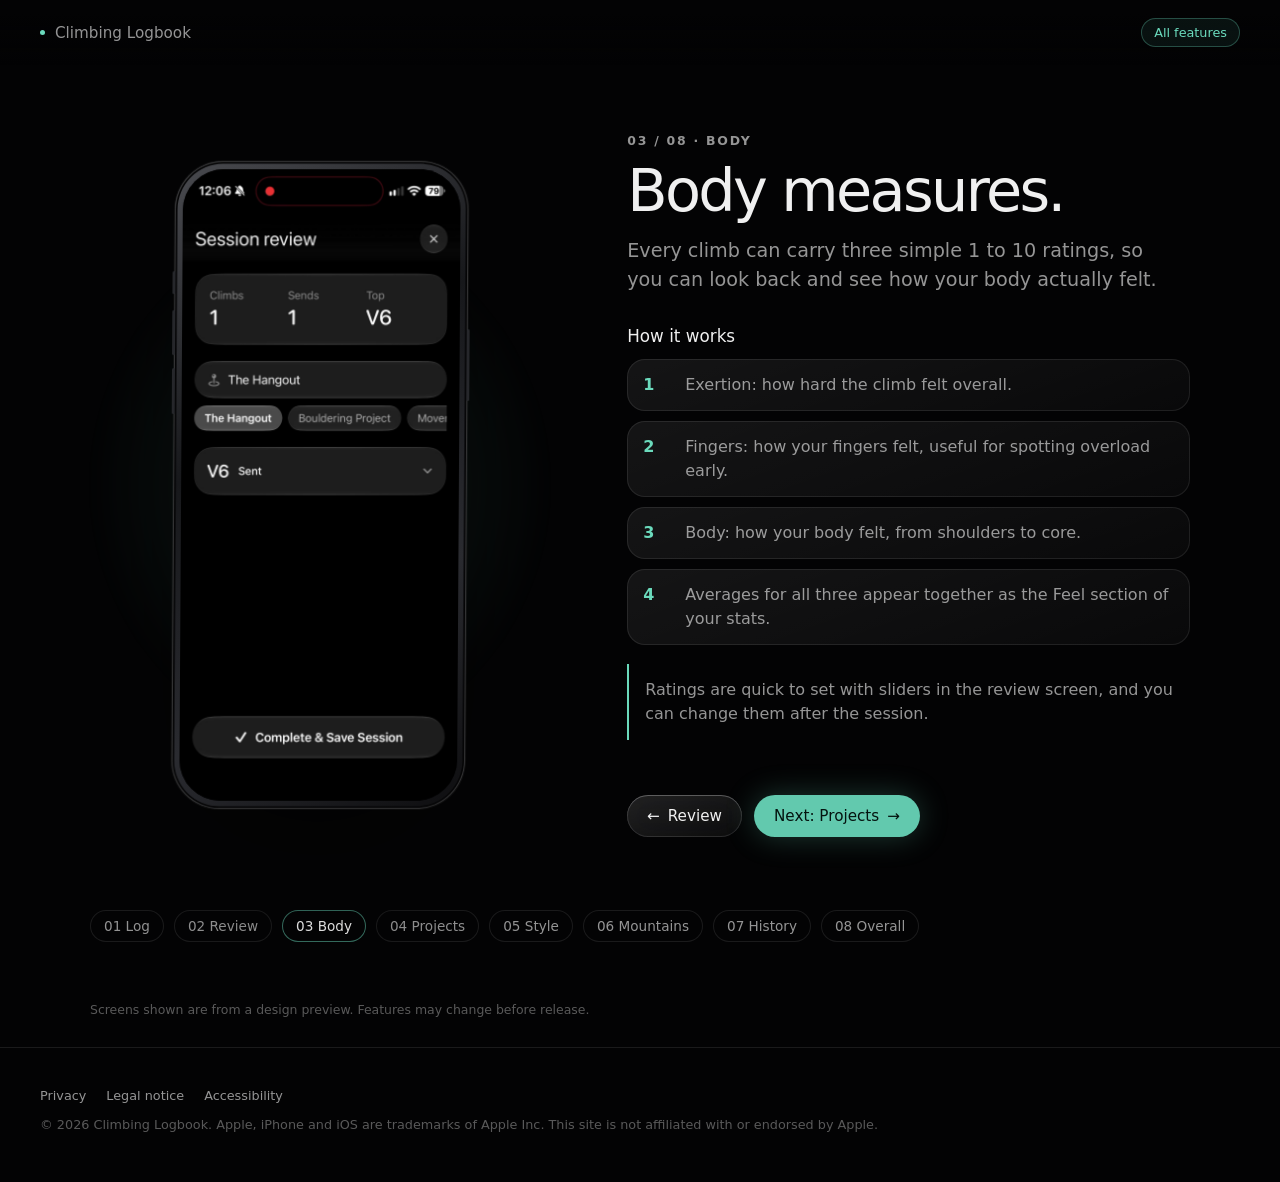
==== body.html @ 9231b742 "Add per-feature pages and Explore buttons on each tour section" ====
<!doctype html><html lang="en-GB"><head><meta charset="utf-8"><meta name="viewport" content="width=device-width, initial-scale=1"><title>Body – Climbing Logbook</title><meta name="description" content="Every climb can carry three simple 1 to 10 ratings, so you can look back and see how your body actually felt."><meta name="theme-color" content="#030304"><meta name="color-scheme" content="dark"><link rel="stylesheet" href="styles.css"><link rel="stylesheet" href="feature.css"></head><body>
<header class="nav"><a class="brand" href="index.html" style="pointer-events:auto;text-decoration:none"><i class="dot"></i>Climbing Logbook</a><a class="soon" href="index.html#features" style="pointer-events:auto;text-decoration:none">All features</a></header>
<main class="fp"><div class="fp-phone"><div class="phone" role="img" aria-label="Climbing Logbook Body screen in an iPhone-style frame"><div class="bezel"><div class="screen"><div class="island" aria-hidden="true"></div><video class="clip is-active" id="v" muted loop playsinline autoplay preload="metadata" poster="clip3.jpg" tabindex="-1" aria-hidden="true" disablepictureinpicture><source src="clip3.mp4" type="video/mp4"></video></div></div><i class="btn b1" aria-hidden="true"></i><i class="btn b2" aria-hidden="true"></i><i class="btn b3" aria-hidden="true"></i><i class="btn b4" aria-hidden="true"></i></div></div>
<div class="fp-body"><p class="eyebrow">03 / 08 · Body</p><h1>Body measures.</h1><p class="lede">Every climb can carry three simple 1 to 10 ratings, so you can look back and see how your body actually felt.</p><h2>How it works</h2><ol class="steps"><li>Exertion: how hard the climb felt overall.</li><li>Fingers: how your fingers felt, useful for spotting overload early.</li><li>Body: how your body felt, from shoulders to core.</li><li>Averages for all three appear together as the Feel section of your stats.</li></ol><p class="tip">Ratings are quick to set with sliders in the review screen, and you can change them after the session.</p><div class="fp-nav"><a class="btn-more" href="review.html"><span aria-hidden="true">←</span> Review</a><a class="btn-more btn-accent" href="projects.html">Next: Projects <span aria-hidden="true">→</span></a></div></div></main>
<section class="fp-more" aria-label="All features"><nav><a href="log.html">01 Log</a><a href="review.html">02 Review</a><a href="body.html" aria-current="page">03 Body</a><a href="projects.html">04 Projects</a><a href="style.html">05 Style</a><a href="mountains.html">06 Mountains</a><a href="history.html">07 History</a><a href="overall.html">08 Overall</a></nav></section>
<p class="fp-disc">Screens shown are from a design preview. Features may change before release.</p>
<footer class="foot"><nav aria-label="Legal"><a href="privacy.html">Privacy</a><a href="legal.html">Legal notice</a><a href="accessibility.html">Accessibility</a></nav><p>© 2026 Climbing Logbook. Apple, iPhone and iOS are trademarks of Apple Inc. This site is not affiliated with or endorsed by Apple.</p></footer>
<script>if(matchMedia("(prefers-reduced-motion: reduce)").matches){var v=document.getElementById("v");v.removeAttribute("autoplay");v.pause()}</script></body></html>
---- styles.css ----
:root{
  --bg:#030304; --text:rgba(255,255,255,.94); --text2:rgba(255,255,255,.58); --text3:rgba(255,255,255,.34);
  --hair:rgba(255,255,255,.09); --accent:#6bdbbd;
  --font:-apple-system,BlinkMacSystemFont,"SF Pro Display","SF Pro Text","Inter","Segoe UI",system-ui,Roboto,Helvetica,Arial,sans-serif;
  --ease:cubic-bezier(.22,1,.36,1);
}
*{box-sizing:border-box;margin:0;padding:0}
html{background:var(--bg);color:var(--text);font-family:var(--font);-webkit-font-smoothing:antialiased;text-rendering:optimizeLegibility}
body{min-height:100vh;overflow-x:clip}
a{color:inherit}
.skip{position:absolute;left:-999px;top:8px;background:#fff;color:#000;padding:8px 12px;border-radius:8px;z-index:100}
.skip:focus{left:8px}
:focus-visible{outline:2px solid var(--accent);outline-offset:3px}
.dot{display:inline-block;width:5px;height:5px;border-radius:50%;background:var(--accent)}
.eyebrow{font-size:.78rem;letter-spacing:.14em;text-transform:uppercase;color:var(--text2);font-weight:600}
.nav{position:fixed;inset:0 0 auto 0;z-index:50;display:flex;justify-content:space-between;align-items:center;padding:18px clamp(18px,4vw,40px);background:linear-gradient(#030304 20%,rgba(3,3,4,0));pointer-events:none}
.brand{display:flex;gap:10px;align-items:center;font-size:.95rem;color:var(--text2)}
.soon{font-size:.8rem;color:var(--accent);border:1px solid rgba(107,219,189,.3);padding:6px 12px;border-radius:99px;background:rgba(107,219,189,.07)}
.stage{position:relative;height:100svh;overflow:hidden}
.glow{position:absolute;left:50%;top:50%;width:70vmin;height:70vmin;border-radius:50%;translate:-50% -50%;background:radial-gradient(closest-side,rgba(107,219,189,.13),rgba(107,219,189,0));filter:blur(10px);will-change:transform,opacity}
.intro{position:absolute;left:0;right:0;top:0;text-align:center;padding-top:clamp(70px,11svh,120px);z-index:3;pointer-events:none;will-change:opacity,transform}
.intro h1{font-weight:400;font-size:clamp(2.6rem,6.2vw,5.2rem);letter-spacing:-.045em;line-height:1;margin:.5rem 0 .6rem}
.intro .sub{color:var(--text2);font-size:clamp(1rem,1.6vw,1.25rem)}
.phone-wrap{position:absolute;left:50%;top:50%;z-index:2;perspective:1400px;will-change:transform}
.phone{--ph:min(66svh,780px);position:relative;height:var(--ph);aspect-ratio:1206/2622;transform-style:preserve-3d;will-change:transform;filter:drop-shadow(0 var(--sy,40px) var(--sb,80px) rgba(0,0,0,var(--so,.55)))}
.bezel{position:absolute;inset:0;border-radius:calc(var(--ph)*.075);padding:calc(var(--ph)*.0125);background:linear-gradient(145deg,#4a4b50,#17181b 38%,#2a2b30 70%,#0d0d0f);box-shadow:inset 0 0 0 1px rgba(255,255,255,.18),inset 0 0 0 calc(var(--ph)*.004) #050506,0 0 0 1px rgba(255,255,255,.05)}
.screen{position:relative;width:100%;height:100%;border-radius:calc(var(--ph)*.064);overflow:hidden;background:var(--bg);container-type:size;isolation:isolate}
.island{position:absolute;z-index:20;top:2.2cqh;left:50%;translate:-50% 0;width:30cqw;height:3.3cqh;border-radius:99px;background:#000}
.clip{position:absolute;inset:0;width:100%;height:100%;object-fit:cover;background:var(--bg);opacity:0;transition:opacity .3s var(--ease);pointer-events:none}
.clip.is-active{opacity:1}
.btn{position:absolute;width:3px;background:#26272b;border-radius:2px}
.b1{left:-2px;top:17%;height:3.5%}.b2{left:-2px;top:23%;height:7%}.b3{left:-2px;top:32%;height:7%}.b4{right:-2px;top:26%;height:11%}
.cards{list-style:none}
.card{max-width:30rem}
.card h2{font-weight:400;font-size:clamp(2rem,3.6vw,3.2rem);letter-spacing:-.04em;line-height:1.04;margin:.7rem 0 1rem}
.card p:not(.eyebrow){color:var(--text2);font-size:clamp(1rem,1.3vw,1.2rem);line-height:1.5}
.note{position:absolute;bottom:14px;left:0;right:0;text-align:center;font-size:.72rem;color:var(--text3);z-index:4}
.progress{position:absolute;left:0;right:0;bottom:0;height:2px;background:var(--hair);z-index:6}
.progress i{display:block;height:100%;background:var(--accent);transform-origin:0 50%;transform:scaleX(0)}
.outro{min-height:80svh;display:grid;place-content:center;text-align:center;gap:1rem;padding:20vh 6vw}
.outro h2{font-weight:400;font-size:clamp(2rem,5vw,4rem);letter-spacing:-.04em}
.outro p:last-child{color:var(--text2)}
.foot{padding:40px clamp(18px,4vw,40px) 50px;border-top:1px solid var(--hair);color:var(--text3);font-size:.8rem;display:grid;gap:14px}
.foot nav{display:flex;gap:20px;flex-wrap:wrap}.foot nav a{color:var(--text2);text-decoration:none}.foot nav a:hover{color:var(--text)}
/* scroll mode: story height is set by story.js from the clip lengths */
.mode-scroll .stage{position:sticky;top:0}
.mode-scroll .phone-wrap{transform:translate3d(-50%,-50%,0)}
.mode-scroll .intro h1{font-size:clamp(2.4rem,5.2vw,4.4rem);margin:.4rem 0 .4rem}
.mode-scroll .intro h1 br{display:none}
.mode-scroll .cards{position:absolute;inset:0;pointer-events:none}
.mode-scroll .card{position:absolute;top:50%;width:min(30rem,36vw);transform:translateY(-50%);visibility:hidden}
.mode-scroll .card.r{left:56vw}
.mode-scroll .card.l{left:8vw}
.mode-scroll .card>*{will-change:transform,opacity,filter;opacity:0}
/* stack mode: mobile and reduced motion */
.mode-stack .stage{height:auto;overflow:visible}
.mode-stack .glow,.mode-stack .progress{display:none}
.mode-stack .intro{position:relative;padding:92px 22px 24px}
.mode-stack .phone-wrap{position:sticky;top:64px;left:auto;transform:none;height:min(50svh,430px);z-index:5;display:flex;justify-content:center;background:linear-gradient(var(--bg) 82%,rgba(3,3,4,0))}
.mode-stack .phone{--ph:min(48svh,420px);--sy:18px;--sb:36px}
.mode-stack .cards{padding:0 22px 14svh}
.mode-stack .card{min-height:62svh;display:flex;flex-direction:column;justify-content:center;max-width:34rem;margin:0 auto}
.mode-stack .note{position:static;padding:10px 0 30px}
@media (prefers-reduced-motion:reduce){.clip{transition-duration:.01s}}
---- feature.css ----
/* Feature pages + card buttons */
.mode-scroll .card{pointer-events:auto}
.btn-more{display:inline-flex;align-items:center;gap:8px;margin-top:1.4rem;padding:12px 20px;border-radius:99px;font-size:.95rem;font-weight:500;color:var(--text)!important;text-decoration:none;
  background:linear-gradient(160deg,rgba(255,255,255,.12),rgba(255,255,255,.04));box-shadow:inset 0 0 0 1px rgba(255,255,255,.12),inset 0 1px 0 rgba(255,255,255,.18);
  -webkit-backdrop-filter:blur(14px);backdrop-filter:blur(14px);transition:box-shadow .35s var(--ease)}
.btn-more:hover{box-shadow:inset 0 0 0 1px rgba(107,219,189,.55),0 8px 30px rgba(107,219,189,.15)}
.btn-more span{display:inline-block;transition:transform .35s var(--ease)}.btn-more:hover span{transform:translateX(4px)}
.btn-accent{background:rgba(107,219,189,.92);color:#04130f!important;box-shadow:0 0 30px rgba(107,219,189,.25)}
.fp{display:grid;grid-template-columns:minmax(260px,.9fr) 1.1fr;gap:clamp(24px,6vw,96px);align-items:center;max-width:1180px;margin:0 auto;padding:110px clamp(18px,4vw,40px) 40px;min-height:100svh}
.fp-phone{display:flex;justify-content:center;position:relative}
.fp-phone::before{content:"";position:absolute;inset:10% 0;background:radial-gradient(closest-side,rgba(107,219,189,.14),transparent);filter:blur(10px)}
.fp-phone .phone{--ph:min(72svh,680px);transform:rotateY(-10deg) rotateX(2deg)}
.fp-body h1{font-weight:400;font-size:clamp(2.2rem,4.6vw,3.8rem);letter-spacing:-.045em;line-height:1.04;margin:.7rem 0 1rem}
.fp-body .lede{color:var(--text2);font-size:clamp(1.05rem,1.5vw,1.3rem);line-height:1.5;max-width:34rem}
.fp-body h2{font-weight:500;font-size:1.05rem;margin:2rem 0 .8rem;color:var(--text)}
.steps{list-style:none;counter-reset:s;display:grid;gap:10px;max-width:36rem}
.steps li{counter-increment:s;display:grid;grid-template-columns:30px 1fr;gap:12px;color:var(--text2);line-height:1.5;padding:14px 16px;border-radius:18px;background:linear-gradient(160deg,rgba(255,255,255,.07),rgba(255,255,255,.025));box-shadow:inset 0 0 0 1px var(--hair)}
.steps li::before{content:counter(s);color:var(--accent);font-weight:600;font-variant-numeric:tabular-nums}
.tip{margin-top:1.2rem;padding:14px 16px;border-left:2px solid var(--accent);color:var(--text2);max-width:36rem;line-height:1.5}
.fp-nav{display:flex;flex-wrap:wrap;gap:12px;margin-top:2rem}
.fp-more{max-width:1180px;margin:0 auto;padding:10px clamp(18px,4vw,40px) 60px}
.fp-more nav{display:flex;flex-wrap:wrap;gap:10px}
.fp-more a{padding:8px 14px;border-radius:99px;font-size:.85rem;text-decoration:none;color:var(--text2);box-shadow:inset 0 0 0 1px var(--hair)}
.fp-more a:hover,.fp-more a[aria-current]{color:var(--text);box-shadow:inset 0 0 0 1px rgba(107,219,189,.5)}
.fp-disc{max-width:1180px;margin:0 auto;padding:0 clamp(18px,4vw,40px) 30px;color:var(--text3);font-size:.78rem}
@media (max-width:820px){.fp{grid-template-columns:1fr;padding-top:96px;min-height:0}.fp-phone .phone{--ph:min(56svh,460px)}}
@media (prefers-reduced-motion:reduce){.btn-more span{transition:none}.fp-phone .phone{transform:none}}
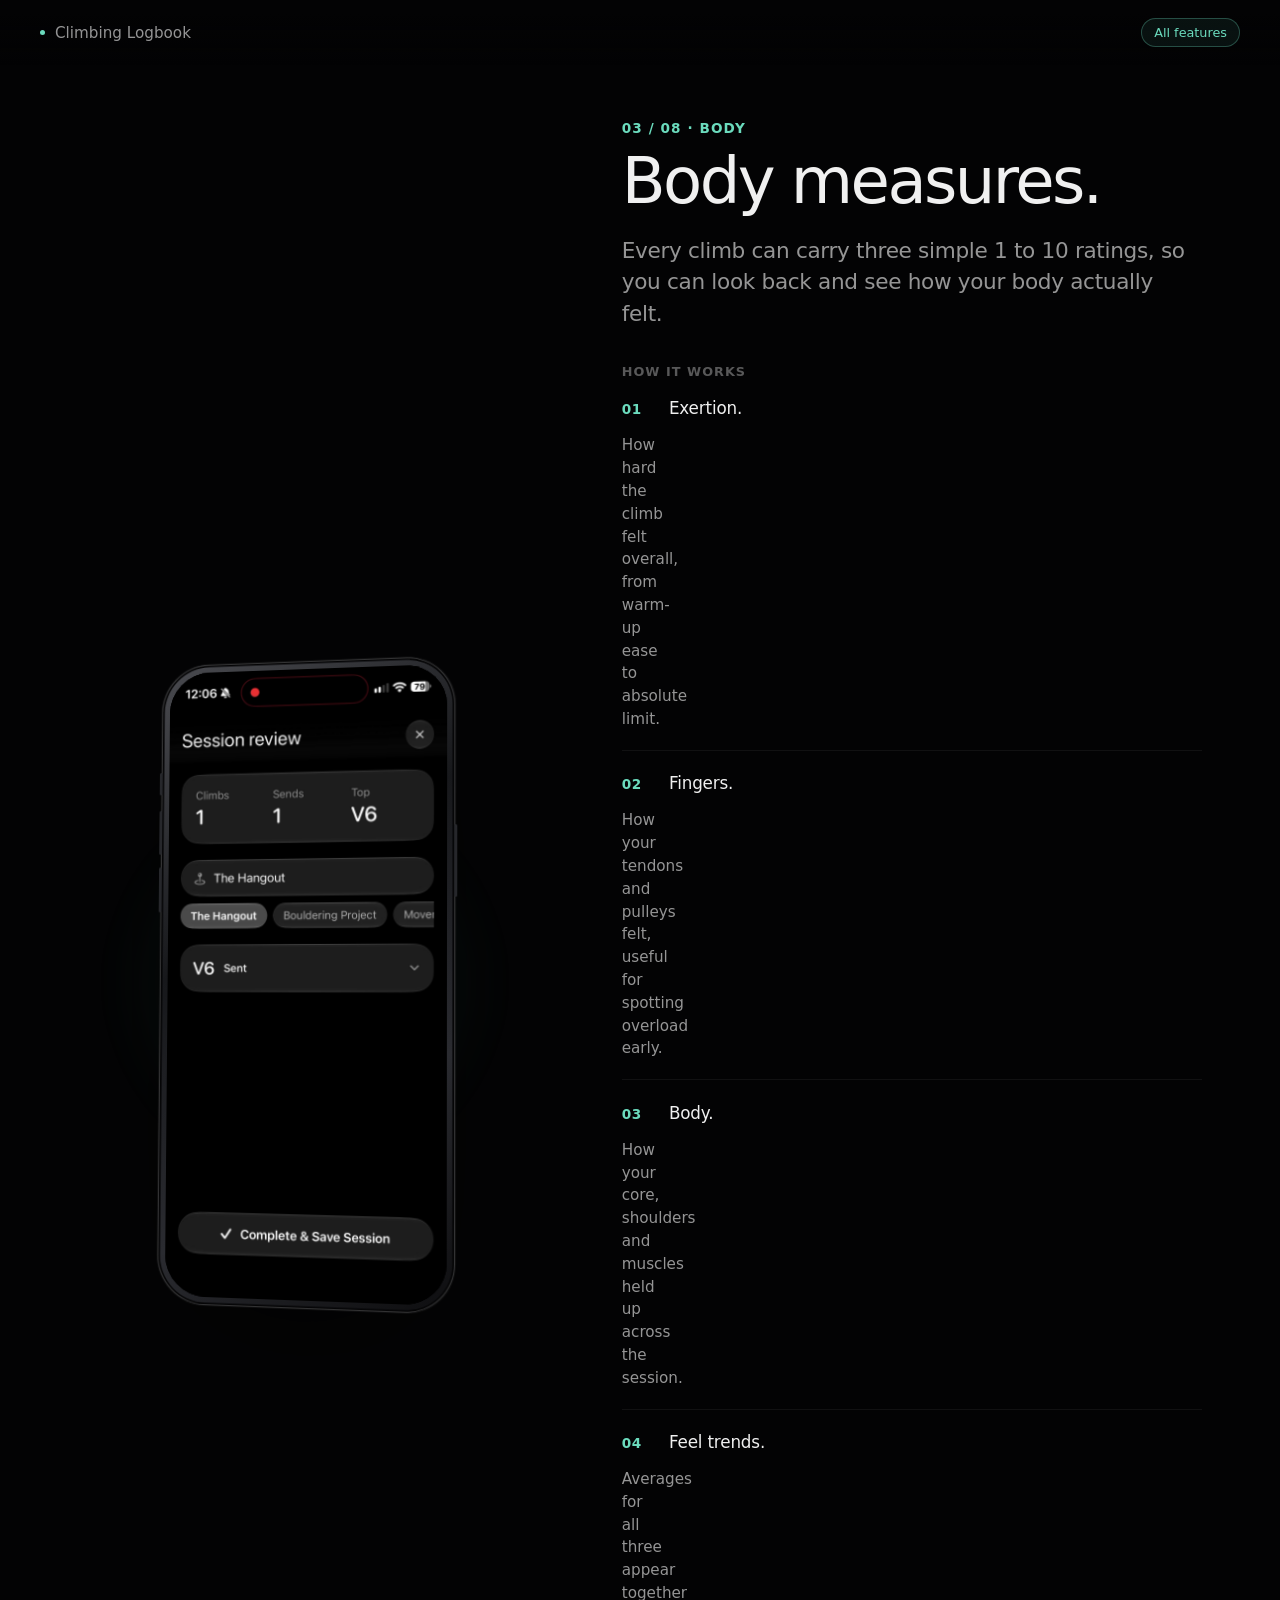
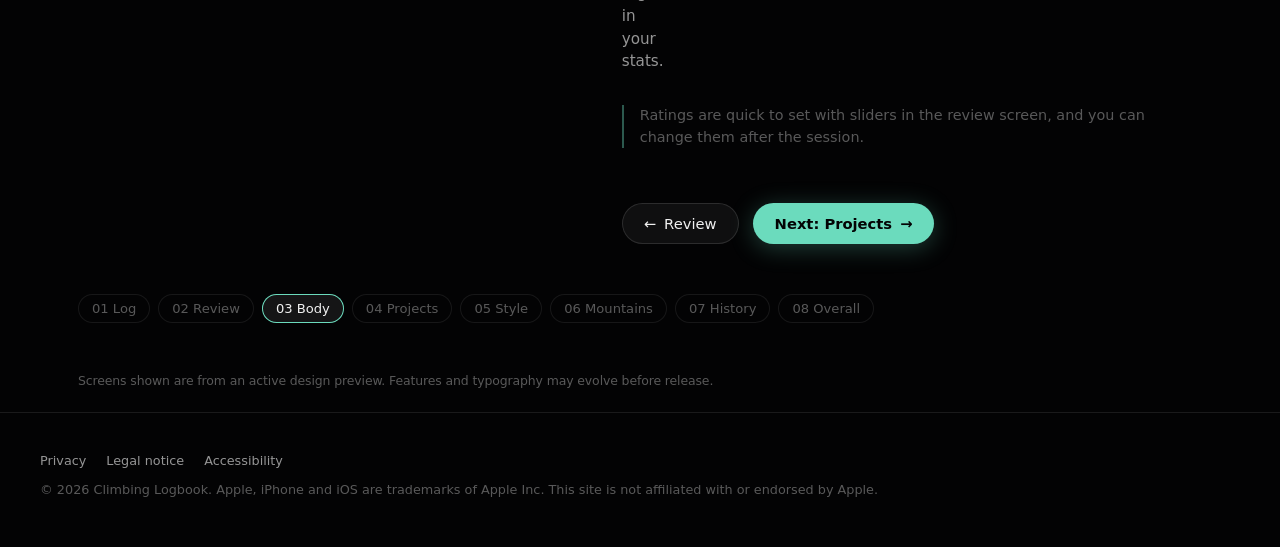
==== commit 7f66e4e8: "Apple-grade editorial redesign for in-depth feature pages with smooth video & text transitions" ====
--- a/body.html
+++ b/body.html
@@ -1,8 +1,78 @@
-<!doctype html><html lang="en-GB"><head><meta charset="utf-8"><meta name="viewport" content="width=device-width, initial-scale=1"><title>Body – Climbing Logbook</title><meta name="description" content="Every climb can carry three simple 1 to 10 ratings, so you can look back and see how your body actually felt."><meta name="theme-color" content="#030304"><meta name="color-scheme" content="dark"><link rel="stylesheet" href="styles.css"><link rel="stylesheet" href="feature.css"></head><body>
-<header class="nav"><a class="brand" href="index.html" style="pointer-events:auto;text-decoration:none"><i class="dot"></i>Climbing Logbook</a><a class="soon" href="index.html#features" style="pointer-events:auto;text-decoration:none">All features</a></header>
-<main class="fp"><div class="fp-phone"><div class="phone" role="img" aria-label="Climbing Logbook Body screen in an iPhone-style frame"><div class="bezel"><div class="screen"><div class="island" aria-hidden="true"></div><video class="clip is-active" id="v" muted loop playsinline autoplay preload="metadata" poster="clip3.jpg" tabindex="-1" aria-hidden="true" disablepictureinpicture><source src="clip3.mp4" type="video/mp4"></video></div></div><i class="btn b1" aria-hidden="true"></i><i class="btn b2" aria-hidden="true"></i><i class="btn b3" aria-hidden="true"></i><i class="btn b4" aria-hidden="true"></i></div></div>
-<div class="fp-body"><p class="eyebrow">03 / 08 · Body</p><h1>Body measures.</h1><p class="lede">Every climb can carry three simple 1 to 10 ratings, so you can look back and see how your body actually felt.</p><h2>How it works</h2><ol class="steps"><li>Exertion: how hard the climb felt overall.</li><li>Fingers: how your fingers felt, useful for spotting overload early.</li><li>Body: how your body felt, from shoulders to core.</li><li>Averages for all three appear together as the Feel section of your stats.</li></ol><p class="tip">Ratings are quick to set with sliders in the review screen, and you can change them after the session.</p><div class="fp-nav"><a class="btn-more" href="review.html"><span aria-hidden="true">←</span> Review</a><a class="btn-more btn-accent" href="projects.html">Next: Projects <span aria-hidden="true">→</span></a></div></div></main>
-<section class="fp-more" aria-label="All features"><nav><a href="log.html">01 Log</a><a href="review.html">02 Review</a><a href="body.html" aria-current="page">03 Body</a><a href="projects.html">04 Projects</a><a href="style.html">05 Style</a><a href="mountains.html">06 Mountains</a><a href="history.html">07 History</a><a href="overall.html">08 Overall</a></nav></section>
-<p class="fp-disc">Screens shown are from a design preview. Features may change before release.</p>
-<footer class="foot"><nav aria-label="Legal"><a href="privacy.html">Privacy</a><a href="legal.html">Legal notice</a><a href="accessibility.html">Accessibility</a></nav><p>© 2026 Climbing Logbook. Apple, iPhone and iOS are trademarks of Apple Inc. This site is not affiliated with or endorsed by Apple.</p></footer>
-<script>if(matchMedia("(prefers-reduced-motion: reduce)").matches){var v=document.getElementById("v");v.removeAttribute("autoplay");v.pause()}</script></body></html>
+<!doctype html>
+<html lang="en-GB">
+<head>
+<meta charset="utf-8">
+<meta name="viewport" content="width=device-width, initial-scale=1">
+<title>Body – Climbing Logbook</title>
+<meta name="description" content="Every climb can carry three simple 1 to 10 ratings, so you can look back and see how your body actually felt.">
+<meta name="theme-color" content="#030304">
+<meta name="color-scheme" content="dark">
+<link rel="stylesheet" href="styles.css">
+<link rel="stylesheet" href="feature.css">
+</head>
+<body data-feature="body">
+<header class="nav">
+  <a class="brand" href="index.html" style="pointer-events:auto;text-decoration:none"><i class="dot"></i>Climbing Logbook</a>
+  <a class="soon" href="index.html#features" style="pointer-events:auto;text-decoration:none">All features</a>
+</header>
+
+<div class="fp-stage">
+  <main class="fp">
+    <div class="fp-phone">
+      <div class="phone" role="img" aria-label="Climbing Logbook Body screen in an iPhone frame">
+        <div class="bezel">
+          <div class="screen">
+            <div class="island" aria-hidden="true"></div>
+            <div class="fp-screen-container">
+              <video class="clip is-active" id="v" muted loop playsinline autoplay preload="metadata" poster="clip3.jpg" tabindex="-1" aria-hidden="true" disablepictureinpicture>
+                <source src="clip3.mp4" type="video/mp4">
+              </video>
+            </div>
+          </div>
+        </div>
+        <i class="btn b1" aria-hidden="true"></i>
+        <i class="btn b2" aria-hidden="true"></i>
+        <i class="btn b3" aria-hidden="true"></i>
+        <i class="btn b4" aria-hidden="true"></i>
+      </div>
+    </div>
+
+    <div class="fp-body fp-animate-in">
+      <p class="fp-eyebrow anim-delay-1">03 / 08 · Body</p>
+      <h1 class="anim-delay-2">Body measures.</h1>
+      <p class="lede anim-delay-3">Every climb can carry three simple 1 to 10 ratings, so you can look back and see how your body actually felt.</p>
+      
+      <p class="fp-section-title anim-delay-4">How it works</p>
+      <ol class="steps anim-delay-4">
+        <li><strong>Exertion.</strong><span>How hard the climb felt overall, from warm-up ease to absolute limit.</span></li>
+        <li><strong>Fingers.</strong><span>How your tendons and pulleys felt, useful for spotting overload early.</span></li>
+        <li><strong>Body.</strong><span>How your core, shoulders and muscles held up across the session.</span></li>
+        <li><strong>Feel trends.</strong><span>Averages for all three appear together in your stats.</span></li>
+      </ol>
+      
+      <p class="tip anim-delay-5">Ratings are quick to set with sliders in the review screen, and you can change them after the session.</p>
+      
+      <div class="fp-nav anim-delay-5">
+        <a class="btn-more" href="review.html"><span aria-hidden="true">←</span> Review</a>
+        <a class="btn-more btn-accent" href="projects.html">Next: Projects <span aria-hidden="true">→</span></a>
+      </div>
+    </div>
+  </main>
+
+  <section class="fp-more" aria-label="All features">
+    <nav>
+      <a href="log.html">01 Log</a><a href="review.html">02 Review</a><a href="body.html" aria-current="page">03 Body</a><a href="projects.html">04 Projects</a><a href="style.html">05 Style</a><a href="mountains.html">06 Mountains</a><a href="history.html">07 History</a><a href="overall.html">08 Overall</a>
+    </nav>
+  </section>
+</div>
+
+<p class="fp-disc">Screens shown are from an active design preview. Features and typography may evolve before release.</p>
+
+<footer class="foot">
+  <nav aria-label="Legal"><a href="privacy.html">Privacy</a><a href="legal.html">Legal notice</a><a href="accessibility.html">Accessibility</a></nav>
+  <p>© 2026 Climbing Logbook. Apple, iPhone and iOS are trademarks of Apple Inc. This site is not affiliated with or endorsed by Apple.</p>
+</footer>
+
+<script src="feature.js"></script>
+</body>
+</html>
--- a/feature.css
+++ b/feature.css
@@ -1,27 +1,356 @@
-/* Feature pages + card buttons */
-.mode-scroll .card{pointer-events:auto}
-.btn-more{display:inline-flex;align-items:center;gap:8px;margin-top:1.4rem;padding:12px 20px;border-radius:99px;font-size:.95rem;font-weight:500;color:var(--text)!important;text-decoration:none;
-  background:linear-gradient(160deg,rgba(255,255,255,.12),rgba(255,255,255,.04));box-shadow:inset 0 0 0 1px rgba(255,255,255,.12),inset 0 1px 0 rgba(255,255,255,.18);
-  -webkit-backdrop-filter:blur(14px);backdrop-filter:blur(14px);transition:box-shadow .35s var(--ease)}
-.btn-more:hover{box-shadow:inset 0 0 0 1px rgba(107,219,189,.55),0 8px 30px rgba(107,219,189,.15)}
-.btn-more span{display:inline-block;transition:transform .35s var(--ease)}.btn-more:hover span{transform:translateX(4px)}
-.btn-accent{background:rgba(107,219,189,.92);color:#04130f!important;box-shadow:0 0 30px rgba(107,219,189,.25)}
-.fp{display:grid;grid-template-columns:minmax(260px,.9fr) 1.1fr;gap:clamp(24px,6vw,96px);align-items:center;max-width:1180px;margin:0 auto;padding:110px clamp(18px,4vw,40px) 40px;min-height:100svh}
-.fp-phone{display:flex;justify-content:center;position:relative}
-.fp-phone::before{content:"";position:absolute;inset:10% 0;background:radial-gradient(closest-side,rgba(107,219,189,.14),transparent);filter:blur(10px)}
-.fp-phone .phone{--ph:min(72svh,680px);transform:rotateY(-10deg) rotateX(2deg)}
-.fp-body h1{font-weight:400;font-size:clamp(2.2rem,4.6vw,3.8rem);letter-spacing:-.045em;line-height:1.04;margin:.7rem 0 1rem}
-.fp-body .lede{color:var(--text2);font-size:clamp(1.05rem,1.5vw,1.3rem);line-height:1.5;max-width:34rem}
-.fp-body h2{font-weight:500;font-size:1.05rem;margin:2rem 0 .8rem;color:var(--text)}
-.steps{list-style:none;counter-reset:s;display:grid;gap:10px;max-width:36rem}
-.steps li{counter-increment:s;display:grid;grid-template-columns:30px 1fr;gap:12px;color:var(--text2);line-height:1.5;padding:14px 16px;border-radius:18px;background:linear-gradient(160deg,rgba(255,255,255,.07),rgba(255,255,255,.025));box-shadow:inset 0 0 0 1px var(--hair)}
-.steps li::before{content:counter(s);color:var(--accent);font-weight:600;font-variant-numeric:tabular-nums}
-.tip{margin-top:1.2rem;padding:14px 16px;border-left:2px solid var(--accent);color:var(--text2);max-width:36rem;line-height:1.5}
-.fp-nav{display:flex;flex-wrap:wrap;gap:12px;margin-top:2rem}
-.fp-more{max-width:1180px;margin:0 auto;padding:10px clamp(18px,4vw,40px) 60px}
-.fp-more nav{display:flex;flex-wrap:wrap;gap:10px}
-.fp-more a{padding:8px 14px;border-radius:99px;font-size:.85rem;text-decoration:none;color:var(--text2);box-shadow:inset 0 0 0 1px var(--hair)}
-.fp-more a:hover,.fp-more a[aria-current]{color:var(--text);box-shadow:inset 0 0 0 1px rgba(107,219,189,.5)}
-.fp-disc{max-width:1180px;margin:0 auto;padding:0 clamp(18px,4vw,40px) 30px;color:var(--text3);font-size:.78rem}
-@media (max-width:820px){.fp{grid-template-columns:1fr;padding-top:96px;min-height:0}.fp-phone .phone{--ph:min(56svh,460px)}}
-@media (prefers-reduced-motion:reduce){.btn-more span{transition:none}.fp-phone .phone{transform:none}}
+/* Apple-grade In-Depth Feature Pages */
+
+:root {
+  --apple-ease: cubic-bezier(0.16, 1, 0.3, 1);
+  --apple-ease-in-out: cubic-bezier(0.65, 0, 0.35, 1);
+}
+
+.mode-scroll .card {
+  pointer-events: auto;
+}
+
+/* Glass buttons on tour cards & navigation */
+.btn-more {
+  display: inline-flex;
+  align-items: center;
+  gap: 8px;
+  margin-top: 1.4rem;
+  padding: 12px 22px;
+  border-radius: 999px;
+  font-size: 0.92rem;
+  font-weight: 500;
+  color: var(--text) !important;
+  text-decoration: none;
+  background: rgba(255, 255, 255, 0.05);
+  box-shadow: inset 0 0 0 1px rgba(255, 255, 255, 0.12);
+  -webkit-backdrop-filter: blur(20px);
+  backdrop-filter: blur(20px);
+  transition: background 0.3s var(--apple-ease), box-shadow 0.3s var(--apple-ease), transform 0.3s var(--apple-ease);
+}
+.btn-more:hover {
+  background: rgba(255, 255, 255, 0.09);
+  box-shadow: inset 0 0 0 1px rgba(255, 255, 255, 0.22), 0 10px 30px -10px rgba(0, 0, 0, 0.5);
+  transform: translateY(-1px);
+}
+.btn-more:active {
+  transform: scale(0.97);
+}
+.btn-more span {
+  display: inline-block;
+  transition: transform 0.3s var(--apple-ease);
+}
+.btn-more:hover span {
+  transform: translateX(4px);
+}
+
+.btn-accent {
+  background: var(--accent);
+  color: #030304 !important;
+  font-weight: 600;
+  box-shadow: 0 4px 24px rgba(107, 219, 189, 0.28);
+}
+.btn-accent:hover {
+  background: #7ef0d1;
+  box-shadow: 0 6px 32px rgba(107, 219, 189, 0.4);
+}
+
+/* Feature Stage Layout */
+.fp-stage {
+  min-height: 100svh;
+  display: flex;
+  flex-direction: column;
+  justify-content: space-between;
+}
+
+.fp {
+  display: grid;
+  grid-template-columns: minmax(280px, 0.9fr) 1.15fr;
+  gap: clamp(32px, 7vw, 100px);
+  align-items: center;
+  max-width: 1220px;
+  margin: 0 auto;
+  padding: 120px clamp(20px, 5vw, 48px) 40px;
+  width: 100%;
+}
+
+/* Apple Phone Presentation */
+.fp-phone {
+  display: flex;
+  justify-content: center;
+  position: relative;
+  perspective: 1200px;
+}
+.fp-phone::before {
+  content: "";
+  position: absolute;
+  inset: -10% -15%;
+  background: radial-gradient(closest-side circle, rgba(107, 219, 189, 0.12), transparent 70%);
+  filter: blur(24px);
+  pointer-events: none;
+  z-index: 0;
+  opacity: 0.85;
+}
+.fp-phone .phone {
+  --ph: min(72svh, 680px);
+  transform: rotateY(-8deg) rotateX(2deg);
+  transition: transform 0.8s var(--apple-ease);
+  position: relative;
+  z-index: 1;
+}
+.fp-phone:hover .phone {
+  transform: rotateY(-2deg) rotateX(1deg);
+}
+
+/* Video Crossfade Container */
+.fp-screen-container {
+  position: relative;
+  width: 100%;
+  height: 100%;
+  overflow: hidden;
+  background: #000;
+}
+.fp-screen-container video {
+  position: absolute;
+  inset: 0;
+  width: 100%;
+  height: 100%;
+  object-fit: cover;
+  transition: opacity 0.5s var(--apple-ease);
+}
+.fp-screen-container video.is-leaving {
+  opacity: 0;
+  pointer-events: none;
+}
+.fp-screen-container video.is-entering {
+  opacity: 1;
+}
+
+/* Typography — Clean, Frameless, Pure Apple Editorial Hierarchy */
+.fp-body {
+  position: relative;
+}
+
+.fp-eyebrow {
+  font-size: 0.85rem;
+  font-weight: 600;
+  letter-spacing: 0.08em;
+  text-transform: uppercase;
+  color: var(--accent);
+  margin-bottom: 0.75rem;
+}
+
+.fp-body h1 {
+  font-weight: 500;
+  font-size: clamp(2.4rem, 5vw, 4.2rem);
+  letter-spacing: -0.04em;
+  line-height: 1.05;
+  color: var(--text);
+  margin: 0 0 1.25rem 0;
+}
+
+.fp-body .lede {
+  color: var(--text2);
+  font-size: clamp(1.1rem, 1.7vw, 1.35rem);
+  font-weight: 400;
+  line-height: 1.45;
+  letter-spacing: -0.015em;
+  max-width: 36rem;
+  margin: 0 0 2.2rem 0;
+}
+
+.fp-section-title {
+  font-size: 0.8rem;
+  font-weight: 600;
+  letter-spacing: 0.08em;
+  text-transform: uppercase;
+  color: var(--text3);
+  margin: 0 0 1.2rem 0;
+}
+
+/* Frameless Step List — No Boxes, Pure Typography */
+.steps {
+  list-style: none;
+  counter-reset: step-counter;
+  display: grid;
+  gap: 1.4rem;
+  max-width: 38rem;
+  margin: 0 0 2rem 0;
+  padding: 0;
+}
+
+.steps li {
+  counter-increment: step-counter;
+  display: grid;
+  grid-template-columns: 2.2rem 1fr;
+  align-items: baseline;
+  gap: 0.75rem;
+  border-bottom: 1px solid rgba(255, 255, 255, 0.06);
+  padding-bottom: 1.2rem;
+}
+.steps li:last-child {
+  border-bottom: none;
+  padding-bottom: 0;
+}
+
+.steps li::before {
+  content: counter(step-counter, decimal-leading-zero);
+  font-size: 0.85rem;
+  font-weight: 600;
+  letter-spacing: 0.04em;
+  color: var(--accent);
+  font-variant-numeric: tabular-nums;
+}
+
+.steps li strong {
+  display: block;
+  font-size: 1.05rem;
+  font-weight: 500;
+  color: var(--text);
+  letter-spacing: -0.01em;
+  margin-bottom: 0.25rem;
+}
+
+.steps li span {
+  font-size: 0.95rem;
+  line-height: 1.5;
+  color: var(--text2);
+}
+
+/* Subtle Editorial Note */
+.tip {
+  font-size: 0.9rem;
+  line-height: 1.5;
+  color: var(--text3);
+  max-width: 36rem;
+  margin: 0 0 2rem 0;
+  padding-left: 1rem;
+  border-left: 2px solid rgba(107, 219, 189, 0.4);
+}
+
+/* Navigation Actions */
+.fp-nav {
+  display: flex;
+  align-items: center;
+  flex-wrap: wrap;
+  gap: 14px;
+}
+
+/* Feature Dots / Pill Strip */
+.fp-more {
+  max-width: 1220px;
+  margin: 0 auto;
+  padding: 10px clamp(20px, 5vw, 48px) 50px;
+  width: 100%;
+}
+.fp-more nav {
+  display: flex;
+  flex-wrap: wrap;
+  gap: 8px;
+}
+.fp-more a {
+  padding: 7px 14px;
+  border-radius: 999px;
+  font-size: 0.82rem;
+  font-weight: 500;
+  text-decoration: none;
+  color: var(--text3);
+  background: transparent;
+  box-shadow: inset 0 0 0 1px rgba(255, 255, 255, 0.08);
+  transition: color 0.25s var(--apple-ease), box-shadow 0.25s var(--apple-ease), background 0.25s var(--apple-ease);
+}
+.fp-more a:hover {
+  color: var(--text);
+  box-shadow: inset 0 0 0 1px rgba(255, 255, 255, 0.2);
+}
+.fp-more a[aria-current="page"] {
+  color: var(--text);
+  background: rgba(255, 255, 255, 0.07);
+  box-shadow: inset 0 0 0 1px var(--accent);
+}
+
+.fp-disc {
+  max-width: 1220px;
+  margin: 0 auto;
+  padding: 0 clamp(20px, 5vw, 48px) 24px;
+  color: var(--text3);
+  font-size: 0.78rem;
+  letter-spacing: -0.01em;
+  width: 100%;
+}
+
+/* Keyframes for Apple-style Blur-In & Resolving Transitions */
+@keyframes appleTextIn {
+  0% {
+    opacity: 0;
+    transform: translateY(14px);
+    filter: blur(8px);
+  }
+  100% {
+    opacity: 1;
+    transform: translateY(0);
+    filter: blur(0);
+  }
+}
+
+@keyframes appleTextOut {
+  0% {
+    opacity: 1;
+    transform: translateY(0);
+    filter: blur(0);
+  }
+  100% {
+    opacity: 0;
+    transform: translateY(-10px);
+    filter: blur(6px);
+  }
+}
+
+.fp-animate-in {
+  animation: appleTextIn 0.7s var(--apple-ease) forwards;
+}
+
+.fp-animate-out {
+  animation: appleTextOut 0.35s var(--apple-ease-in-out) forwards;
+}
+
+/* Stagger delays for entrance */
+.anim-delay-1 { animation-delay: 0.04s; }
+.anim-delay-2 { animation-delay: 0.10s; }
+.anim-delay-3 { animation-delay: 0.16s; }
+.anim-delay-4 { animation-delay: 0.22s; }
+.anim-delay-5 { animation-delay: 0.28s; }
+
+/* Responsive adjustments */
+@media (max-width: 860px) {
+  .fp {
+    grid-template-columns: 1fr;
+    padding-top: 100px;
+    gap: 48px;
+  }
+  .fp-phone .phone {
+    --ph: min(58svh, 480px);
+    transform: none;
+  }
+  .fp-phone:hover .phone {
+    transform: none;
+  }
+  .fp-body h1 {
+    font-size: clamp(2rem, 7vw, 2.8rem);
+  }
+}
+
+@media (prefers-reduced-motion: reduce) {
+  .fp-phone .phone {
+    transform: none;
+  }
+  .fp-animate-in,
+  .fp-animate-out {
+    animation: none;
+    opacity: 1;
+    filter: none;
+    transform: none;
+  }
+  .fp-screen-container video {
+    transition: none;
+  }
+}
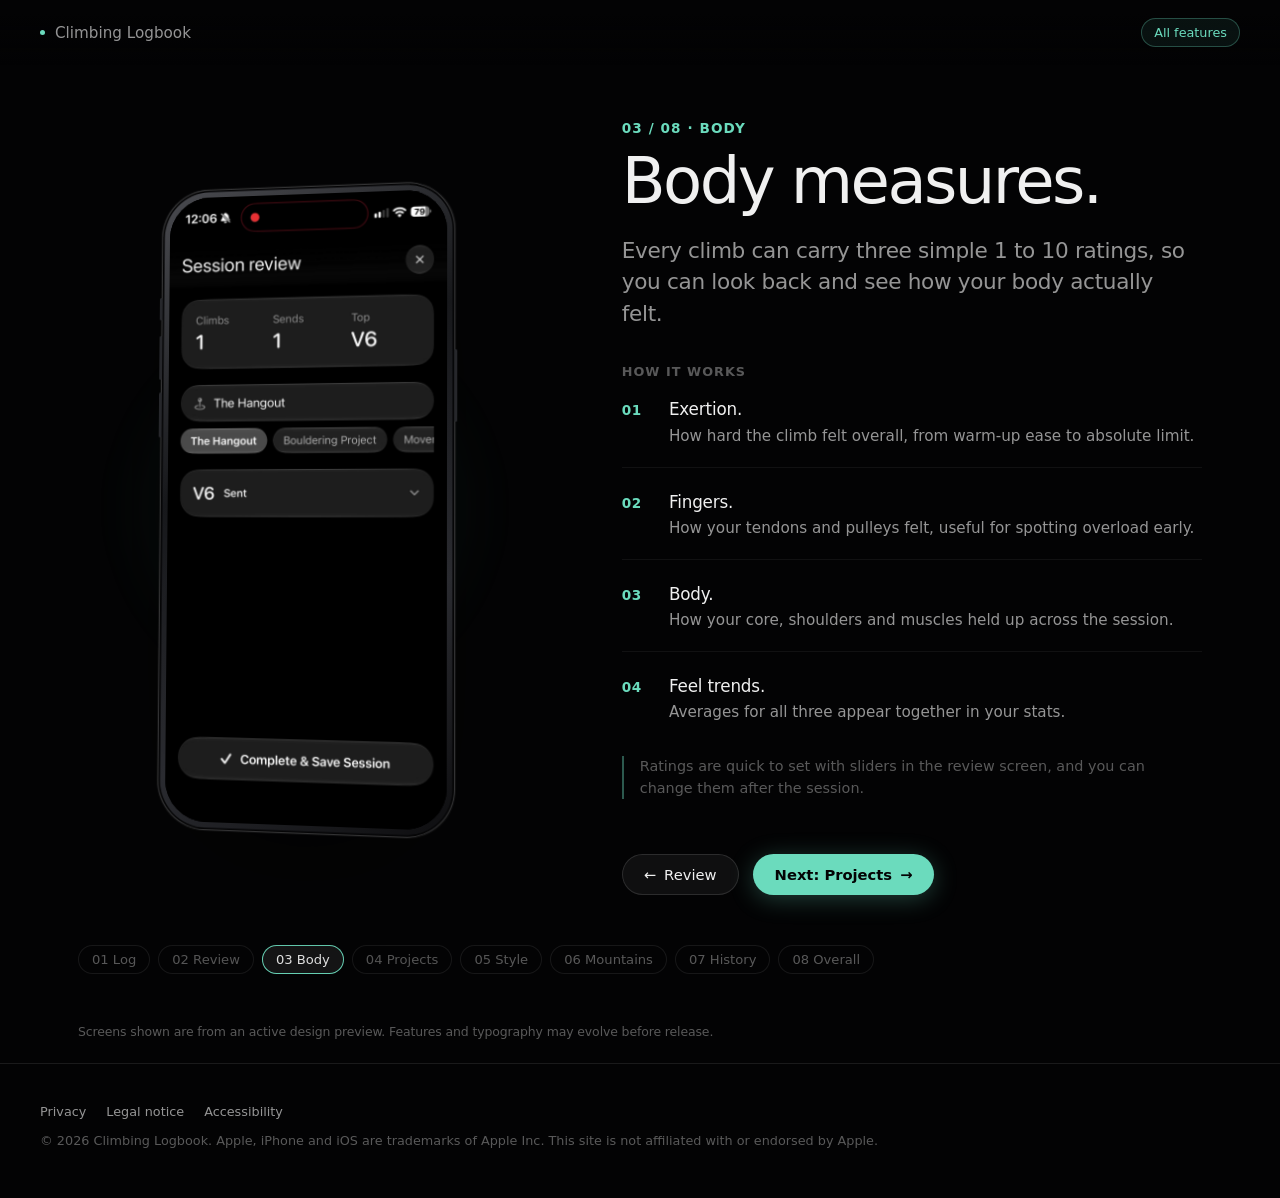
==== commit bfce99fe: "Fix multi-line text wrapping on steps and ensure min-width: 0 on grid columns" ====
--- a/body.html
+++ b/body.html
@@ -44,10 +44,10 @@
       
       <p class="fp-section-title anim-delay-4">How it works</p>
       <ol class="steps anim-delay-4">
-        <li><strong>Exertion.</strong><span>How hard the climb felt overall, from warm-up ease to absolute limit.</span></li>
-        <li><strong>Fingers.</strong><span>How your tendons and pulleys felt, useful for spotting overload early.</span></li>
-        <li><strong>Body.</strong><span>How your core, shoulders and muscles held up across the session.</span></li>
-        <li><strong>Feel trends.</strong><span>Averages for all three appear together in your stats.</span></li>
+        <li><div class="step-content"><strong>Exertion.</strong><span>How hard the climb felt overall, from warm-up ease to absolute limit.</span></div></li>
+        <li><div class="step-content"><strong>Fingers.</strong><span>How your tendons and pulleys felt, useful for spotting overload early.</span></div></li>
+        <li><div class="step-content"><strong>Body.</strong><span>How your core, shoulders and muscles held up across the session.</span></div></li>
+        <li><div class="step-content"><strong>Feel trends.</strong><span>Averages for all three appear together in your stats.</span></div></li>
       </ol>
       
       <p class="tip anim-delay-5">Ratings are quick to set with sliders in the review screen, and you can change them after the session.</p>
--- a/feature.css
+++ b/feature.css
@@ -128,6 +128,7 @@
 /* Typography — Clean, Frameless, Pure Apple Editorial Hierarchy */
 .fp-body {
   position: relative;
+  min-width: 0;
 }
 
 .fp-eyebrow {
@@ -167,7 +168,7 @@
   margin: 0 0 1.2rem 0;
 }
 
-/* Frameless Step List — No Boxes, Pure Typography */
+/* Frameless Step List — Clean 2-column Grid (Index + Content) */
 .steps {
   list-style: none;
   counter-reset: step-counter;
@@ -186,6 +187,7 @@
   gap: 0.75rem;
   border-bottom: 1px solid rgba(255, 255, 255, 0.06);
   padding-bottom: 1.2rem;
+  min-width: 0;
 }
 .steps li:last-child {
   border-bottom: none;
@@ -199,18 +201,27 @@
   letter-spacing: 0.04em;
   color: var(--accent);
   font-variant-numeric: tabular-nums;
-}
-
-.steps li strong {
+  line-height: 1.2;
+}
+
+.step-content {
+  display: flex;
+  flex-direction: column;
+  gap: 0.25rem;
+  min-width: 0;
+}
+
+.step-content strong {
   display: block;
   font-size: 1.05rem;
   font-weight: 500;
   color: var(--text);
   letter-spacing: -0.01em;
-  margin-bottom: 0.25rem;
-}
-
-.steps li span {
+  line-height: 1.35;
+}
+
+.step-content span {
+  display: block;
   font-size: 0.95rem;
   line-height: 1.5;
   color: var(--text2);
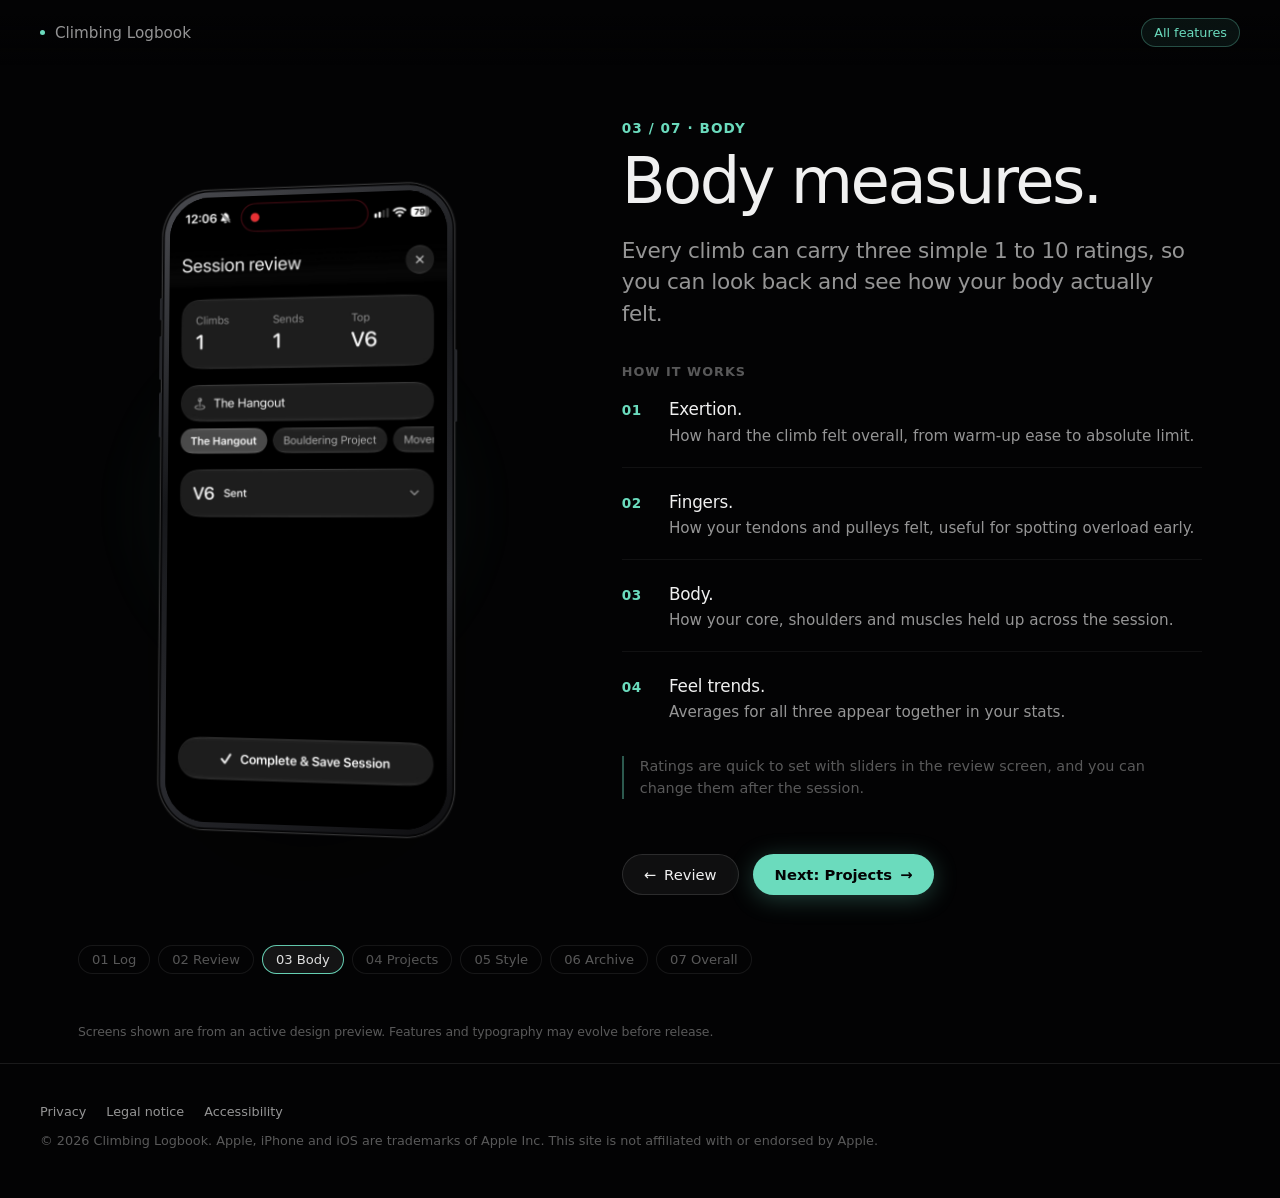
==== commit 8497cf72: "Merge mountains and history into unified 06 Archive feature across tour and in-depth pages" ====
--- a/body.html
+++ b/body.html
@@ -38,7 +38,7 @@
     </div>
 
     <div class="fp-body fp-animate-in">
-      <p class="fp-eyebrow anim-delay-1">03 / 08 · Body</p>
+      <p class="fp-eyebrow anim-delay-1">03 / 07 · Body</p>
       <h1 class="anim-delay-2">Body measures.</h1>
       <p class="lede anim-delay-3">Every climb can carry three simple 1 to 10 ratings, so you can look back and see how your body actually felt.</p>
       
@@ -61,7 +61,7 @@
 
   <section class="fp-more" aria-label="All features">
     <nav>
-      <a href="log.html">01 Log</a><a href="review.html">02 Review</a><a href="body.html" aria-current="page">03 Body</a><a href="projects.html">04 Projects</a><a href="style.html">05 Style</a><a href="mountains.html">06 Mountains</a><a href="history.html">07 History</a><a href="overall.html">08 Overall</a>
+      <a href="log.html">01 Log</a><a href="review.html">02 Review</a><a href="body.html" aria-current="page">03 Body</a><a href="projects.html">04 Projects</a><a href="style.html">05 Style</a><a href="archive.html">06 Archive</a><a href="overall.html">07 Overall</a>
     </nav>
   </section>
 </div>
